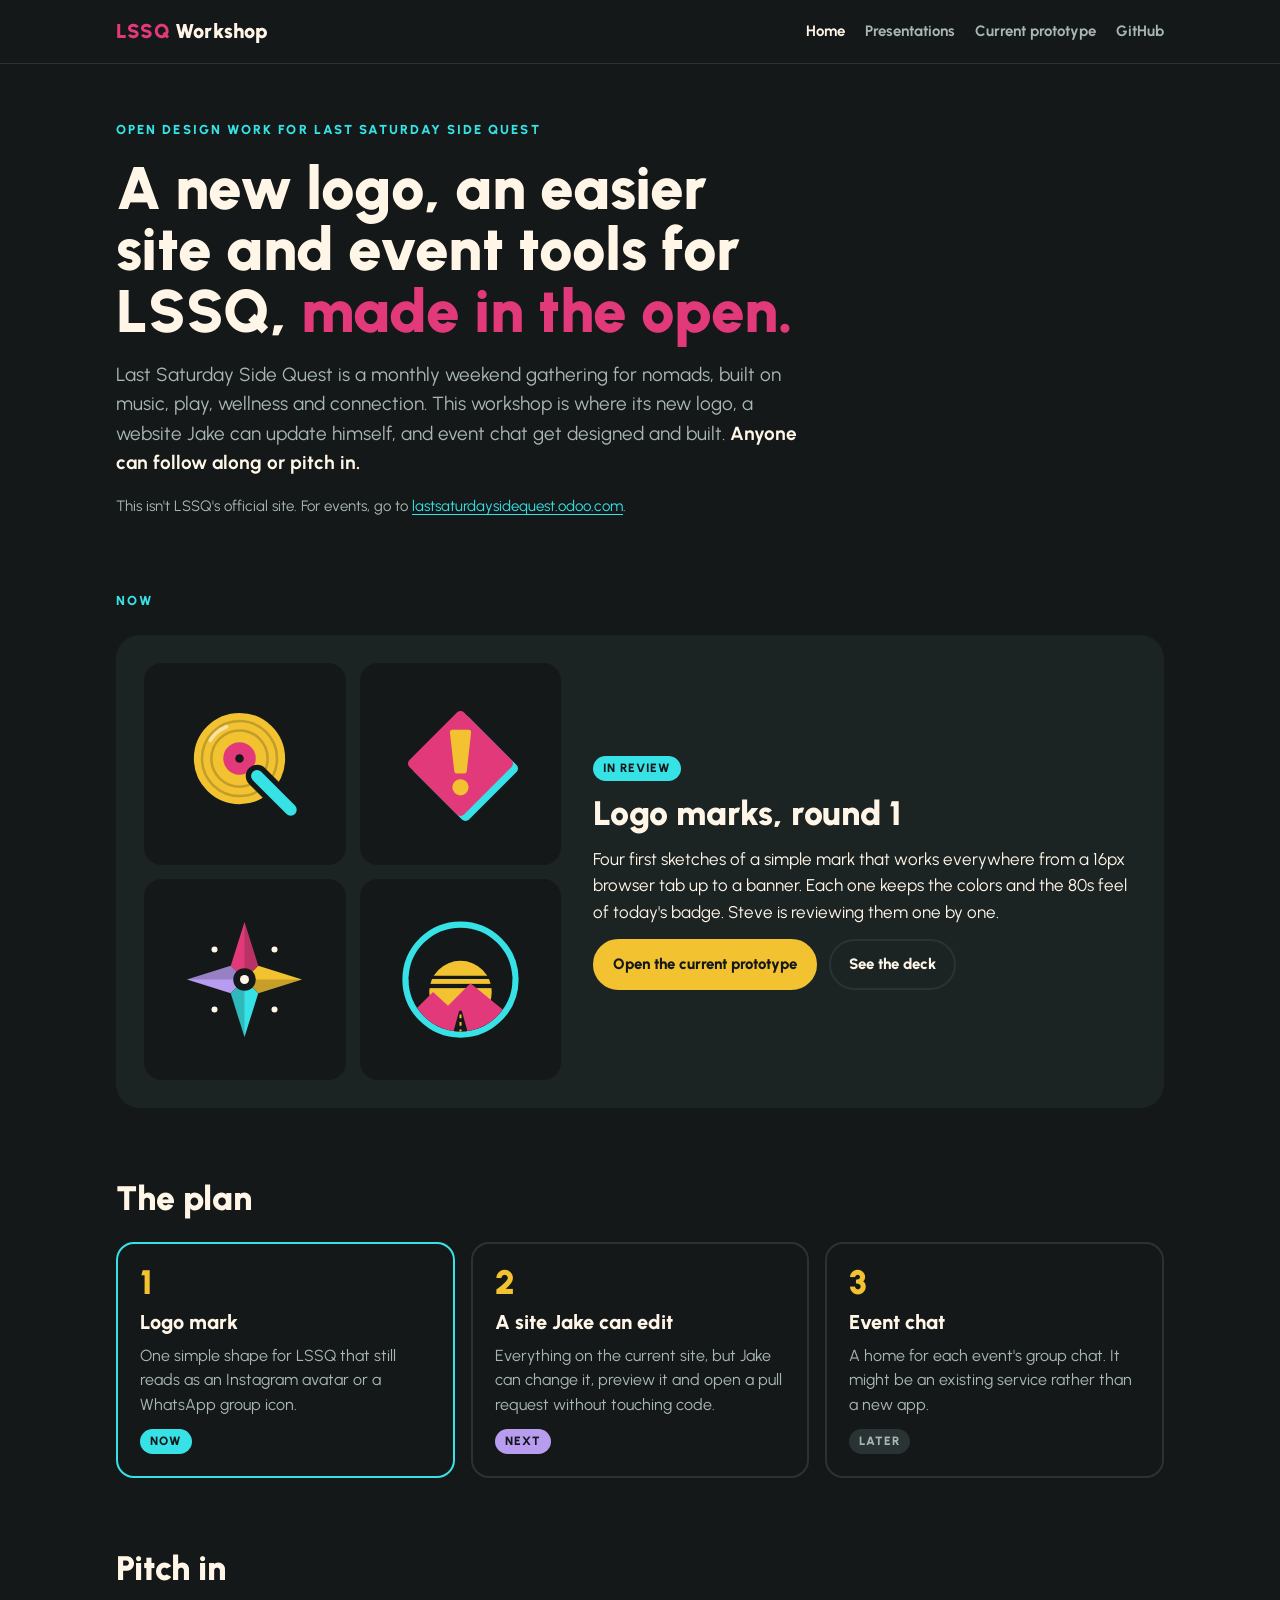
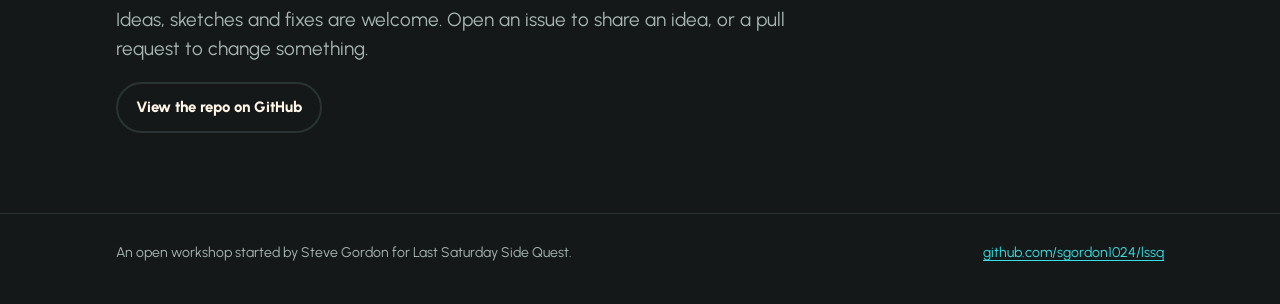
==== index.html @ 8b3d65ab "Add the logo marks review deck and an AGENTS.md handoff The round 1 deck is a self-contained HTML pa" ====
<!doctype html>
<html lang="en">
<head>
<meta charset="utf-8">
<meta name="viewport" content="width=device-width, initial-scale=1, viewport-fit=cover">
<title>LSSQ Workshop</title>
<meta name="description" content="Open design work for Last Saturday Side Quest: a new logo, a site Jake can update himself, and event chat.">
<link rel="preconnect" href="https://fonts.googleapis.com">
<link rel="preconnect" href="https://fonts.gstatic.com" crossorigin>
<link rel="stylesheet" href="https://fonts.googleapis.com/css2?family=Urbanist:wght@400;500;700;800;900&display=swap">
<link rel="stylesheet" href="assets/site.css">
</head>
<body>
<header class="top">
  <div class="top-inner">
    <a class="brand" href="./"><span>LSSQ</span> Workshop</a>
    <ul class="nav">
      <li><a href="./" aria-current="page">Home</a></li>
      <li><a href="presentations/">Presentations</a></li>
      <li><a href="prototypes/logo-marks/">Current prototype</a></li>
      <li><a href="https://github.com/sgordon1024/lssq">GitHub</a></li>
    </ul>
  </div>
</header>

<main class="wrap">
  <section class="intro">
    <p class="kicker">Open design work for Last Saturday Side Quest</p>
    <h1>A new logo, an easier site and event tools for LSSQ, <em>made in the open.</em></h1>
    <p class="lede">Last Saturday Side Quest is a monthly weekend gathering for nomads, built on music, play, wellness and connection. This workshop is where its new logo, a website Jake can update himself, and event chat get designed and built. <b>Anyone can follow along or pitch in.</b></p>
    <p class="note">This isn't LSSQ's official site. For events, go to <a href="https://lastsaturdaysidequest.odoo.com/">lastsaturdaysidequest.odoo.com</a>.</p>
  </section>

  <section class="section" aria-labelledby="now-title">
    <p class="label">Now</p>
    <!-- Keep this card pointed at whatever is being worked on right now. -->
    <div class="current">
      <div class="mark-grid" aria-hidden="true">
        <span><img src="brand/marks/a-record-q.svg" alt=""></span>
        <span><img src="brand/marks/b-quest-marker.svg" alt=""></span>
        <span><img src="brand/marks/c-four-pillars.svg" alt=""></span>
        <span><img src="brand/marks/d-sunset.svg" alt=""></span>
      </div>
      <div class="body">
        <p><span class="pill now">In review</span></p>
        <h2 id="now-title">Logo marks, round 1</h2>
        <p>Four first sketches of a simple mark that works everywhere from a 16px browser tab up to a banner. Each one keeps the colors and the 80s feel of today's badge. Steve is reviewing them one by one.</p>
        <div class="actions">
          <a class="btn primary" href="prototypes/logo-marks/">Open the current prototype</a>
          <a class="btn" href="presentations/2026-11-04-logo-marks/">See the deck</a>
        </div>
      </div>
    </div>
  </section>

  <section class="section" aria-labelledby="plan-title">
    <h2 id="plan-title">The plan</h2>
    <ol class="steps">
      <li class="is-now">
        <span class="step-n">1</span>
        <h3>Logo mark</h3>
        <p>One simple shape for LSSQ that still reads as an Instagram avatar or a WhatsApp group icon.</p>
        <p><span class="pill now">Now</span></p>
      </li>
      <li>
        <span class="step-n">2</span>
        <h3>A site Jake can edit</h3>
        <p>Everything on the current site, but Jake can change it, preview it and open a pull request without touching code.</p>
        <p><span class="pill next">Next</span></p>
      </li>
      <li>
        <span class="step-n">3</span>
        <h3>Event chat</h3>
        <p>A home for each event's group chat. It might be an existing service rather than a new app.</p>
        <p><span class="pill">Later</span></p>
      </li>
    </ol>
  </section>

  <section class="intro" aria-labelledby="join-title">
    <h2 id="join-title">Pitch in</h2>
    <p class="lede">Ideas, sketches and fixes are welcome. Open an issue to share an idea, or a pull request to change something.</p>
    <div class="actions"><a class="btn" href="https://github.com/sgordon1024/lssq">View the repo on GitHub</a></div>
  </section>
</main>

<footer class="foot">
  <div class="foot-inner">
    <p>An open workshop started by Steve Gordon for Last Saturday Side Quest.</p>
    <p><a href="https://github.com/sgordon1024/lssq">github.com/sgordon1024/lssq</a></p>
  </div>
</footer>
</body>
</html>
---- assets/site.css ----
/* LSSQ Workshop. One dark look, using LSSQ's own colors and their site font (Urbanist). */
:root {
  --ink: #141818;
  --ink-2: #1c2323;
  --ink-3: #2a3333;
  --cream: #FFF6E8;
  --muted: #a9b7b4;
  --pink: #E2397A;
  --sun: #F2C230;
  --cyan: #36E2E6;
  --lav: #B79CF0;
  --font: "Urbanist", "Avenir Next", system-ui, sans-serif;
  color-scheme: dark;
}

* { box-sizing: border-box; }
html { -webkit-text-size-adjust: 100%; }
body { margin: 0; background: var(--ink); color: var(--cream); font-family: var(--font); font-size: 17px; line-height: 1.55; }
img { max-width: 100%; display: block; }
a { color: var(--cyan); text-underline-offset: 3px; }
a:focus-visible, .btn:focus-visible { outline: 3px solid var(--sun); outline-offset: 3px; border-radius: 6px; }

/* Top bar */
.top { border-bottom: 1px solid var(--ink-3); }
.top-inner { max-width: 1080px; margin: 0 auto; padding-left: max(16px, env(safe-area-inset-left, 0px)); padding-right: max(16px, env(safe-area-inset-right, 0px)); padding-block: 16px; display: flex; flex-wrap: wrap; align-items: center; justify-content: space-between; gap: 12px 24px; }
.brand { color: var(--cream); text-decoration: none; font-weight: 900; font-size: 20px; letter-spacing: .01em; }
.brand span { color: var(--pink); }
.nav { display: flex; flex-wrap: wrap; gap: 6px 20px; margin: 0; padding: 0; list-style: none; font-size: 15px; font-weight: 700; }
.nav a { color: var(--muted); text-decoration: none; }
.nav a:hover { color: var(--cream); }
.nav a[aria-current="page"] { color: var(--cream); }

/* Page */
.wrap { max-width: 1080px; margin: 0 auto; padding-left: max(16px, env(safe-area-inset-left, 0px)); padding-right: max(16px, env(safe-area-inset-right, 0px)); padding-block: 56px 80px; display: grid; gap: 72px; }
.kicker, .label { margin: 0; font-size: 13px; font-weight: 800; letter-spacing: .16em; text-transform: uppercase; color: var(--cyan); }
h1 { margin: 0; font-weight: 900; font-size: clamp(36px, 6vw, 60px); line-height: 1.02; text-wrap: balance; }
h1 em { font-style: normal; color: var(--pink); }
h2 { margin: 0; font-weight: 900; font-size: clamp(26px, 3.4vw, 34px); line-height: 1.1; text-wrap: balance; }
h3 { margin: 0; font-weight: 800; font-size: 20px; line-height: 1.2; }
p { margin: 0; }
.lede { font-size: 19px; color: var(--muted); max-width: 64ch; }
.lede b { color: var(--cream); font-weight: 700; }
.note { font-size: 15px; color: var(--muted); }
.intro { display: grid; gap: 18px; max-width: 72ch; }
.section { display: grid; gap: 24px; }

/* Buttons */
.actions { display: flex; flex-wrap: wrap; gap: 12px; }
.btn { display: inline-flex; align-items: center; gap: 8px; padding: 12px 18px; border-radius: 999px; font-weight: 800; font-size: 15px; text-decoration: none; color: var(--cream); border: 2px solid var(--ink-3); }
.btn:hover { border-color: var(--muted); }
.btn.primary { background: var(--sun); border-color: var(--sun); color: var(--ink); }
.btn.primary:hover { background: #ffd34d; border-color: #ffd34d; }

/* Status pills */
.pill { display: inline-block; padding: 3px 10px; border-radius: 999px; font-size: 12px; font-weight: 800; letter-spacing: .08em; text-transform: uppercase; background: var(--ink-3); color: var(--muted); }
.pill.now { background: var(--cyan); color: var(--ink); }
.pill.next { background: var(--lav); color: var(--ink); }

/* Current work card */
.current { display: grid; grid-template-columns: minmax(0, 1fr) minmax(0, 1.3fr); gap: 32px; align-items: center; padding: 28px; border-radius: 24px; background: var(--ink-2); }
.current .body { display: grid; gap: 14px; min-width: 0; }
.mark-grid { display: grid; grid-template-columns: repeat(2, minmax(0, 1fr)); gap: 14px; }
.mark-grid span { aspect-ratio: 1; border-radius: 18px; background: var(--ink); display: grid; place-items: center; }
.mark-grid img { width: 62%; height: auto; }

/* The plan */
.steps { display: grid; grid-template-columns: repeat(3, minmax(0, 1fr)); gap: 16px; margin: 0; padding: 0; list-style: none; }
.steps li { display: grid; align-content: start; gap: 10px; padding: 22px; border-radius: 18px; border: 2px solid var(--ink-3); }
.steps li.is-now { border-color: var(--cyan); }
.step-n { font-weight: 900; font-size: 34px; line-height: 1; color: var(--sun); }
.steps p { color: var(--muted); font-size: 16px; }

/* Presentations */
.decks { display: grid; gap: 20px; margin: 0; padding: 0; list-style: none; }
.deck { display: grid; grid-template-columns: 220px minmax(0, 1fr); gap: 28px; align-items: center; padding: 22px; border-radius: 22px; background: var(--ink-2); }
.deck .body { display: grid; gap: 12px; min-width: 0; }
.deck .meta { font-size: 14px; color: var(--muted); font-variant-numeric: tabular-nums; }
.deck .mark-grid { gap: 8px; }
.deck .mark-grid span { border-radius: 12px; }

/* Footer */
.foot { border-top: 1px solid var(--ink-3); }
.foot-inner { max-width: 1080px; margin: 0 auto; padding-left: max(16px, env(safe-area-inset-left, 0px)); padding-right: max(16px, env(safe-area-inset-right, 0px)); padding-block: 28px 40px; display: flex; flex-wrap: wrap; justify-content: space-between; gap: 12px 24px; font-size: 14px; color: var(--muted); }

@media (max-width: 800px) {
  .current, .deck { grid-template-columns: 1fr; }
  .current .mark-grid, .deck .mark-grid { max-width: 280px; }
  .steps { grid-template-columns: 1fr; }
}
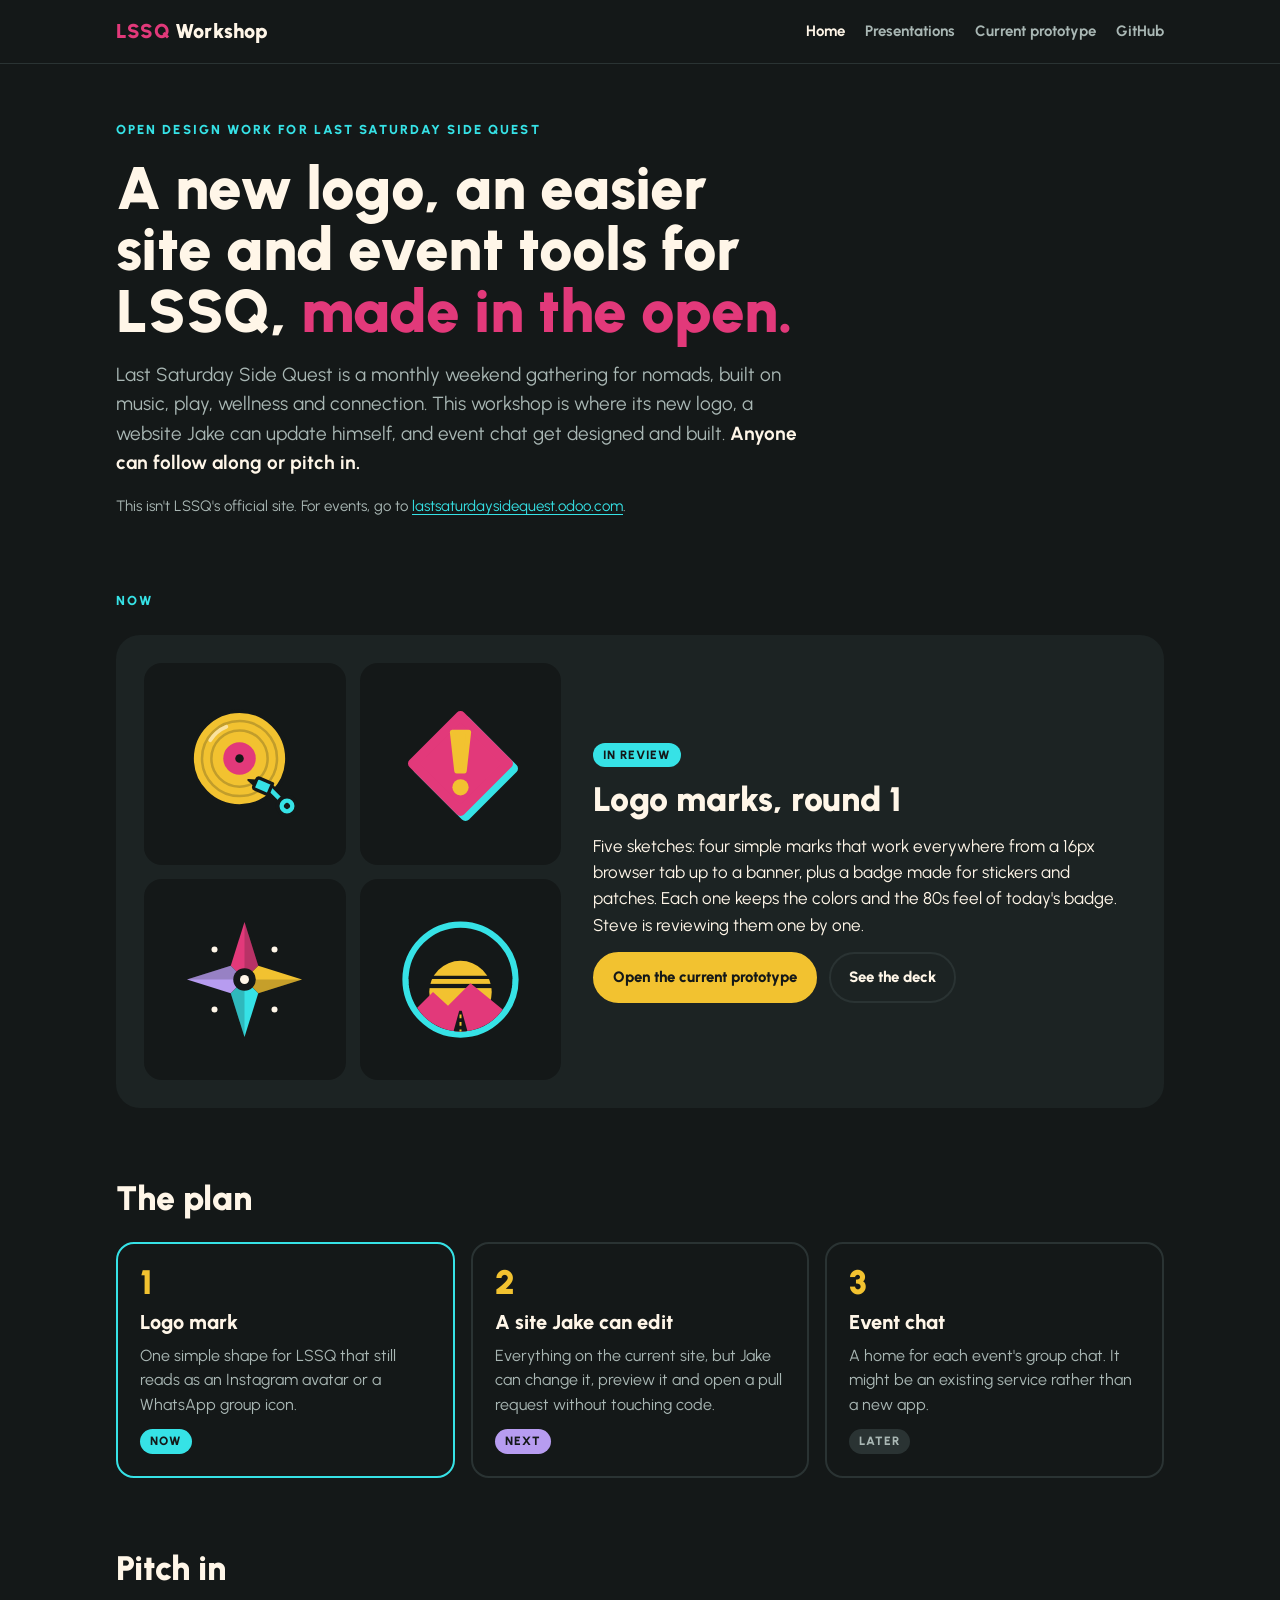
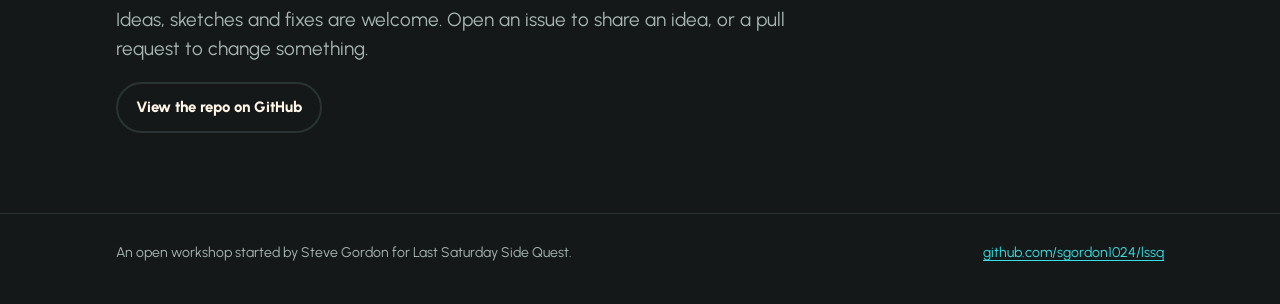
==== commit ef0c5e9f: "Refine marks A and D and add E, a sticker and patch badge A's tonearm is smaller and drawn as an arm" ====
--- a/index.html
+++ b/index.html
@@ -44,7 +44,7 @@
       <div class="body">
         <p><span class="pill now">In review</span></p>
         <h2 id="now-title">Logo marks, round 1</h2>
-        <p>Four first sketches of a simple mark that works everywhere from a 16px browser tab up to a banner. Each one keeps the colors and the 80s feel of today's badge. Steve is reviewing them one by one.</p>
+        <p>Five sketches: four simple marks that work everywhere from a 16px browser tab up to a banner, plus a badge made for stickers and patches. Each one keeps the colors and the 80s feel of today's badge. Steve is reviewing them one by one.</p>
         <div class="actions">
           <a class="btn primary" href="prototypes/logo-marks/">Open the current prototype</a>
           <a class="btn" href="presentations/2026-11-04-logo-marks/">See the deck</a>
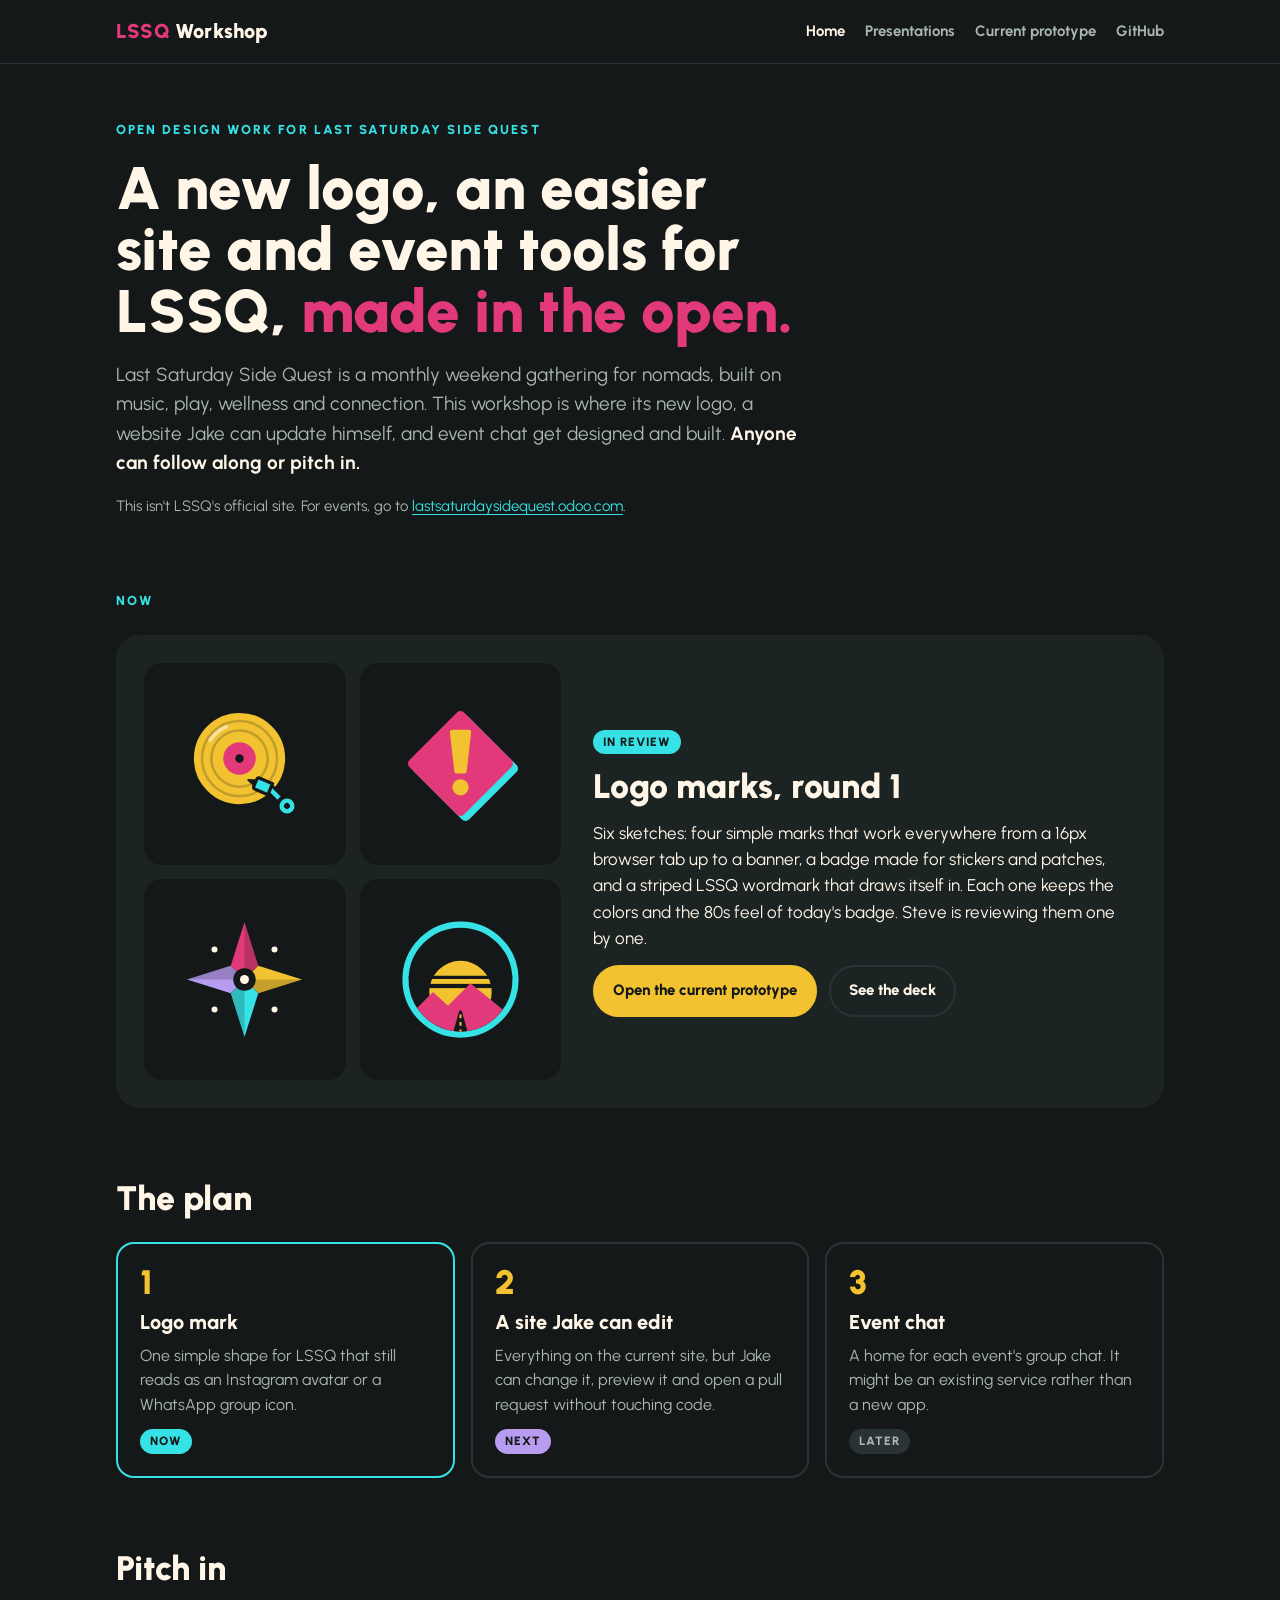
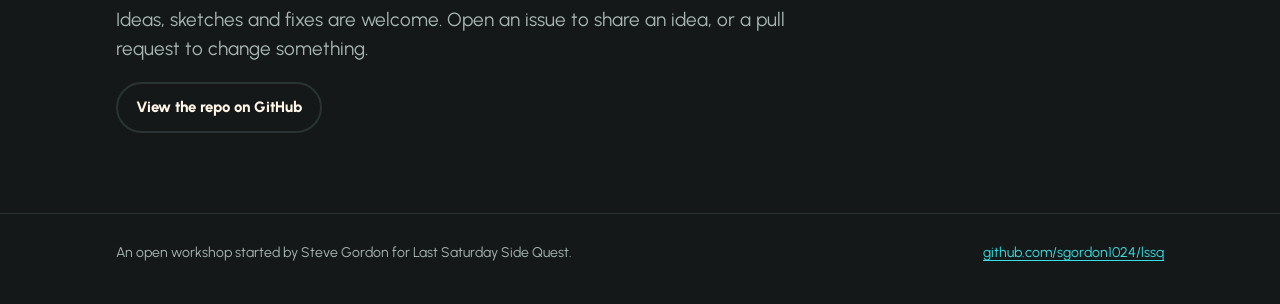
==== commit b04a74cf: "Add mark F, LSSQ in one set of retro stripes The letters are generated from center lines so the four" ====
--- a/index.html
+++ b/index.html
@@ -44,7 +44,7 @@
       <div class="body">
         <p><span class="pill now">In review</span></p>
         <h2 id="now-title">Logo marks, round 1</h2>
-        <p>Five sketches: four simple marks that work everywhere from a 16px browser tab up to a banner, plus a badge made for stickers and patches. Each one keeps the colors and the 80s feel of today's badge. Steve is reviewing them one by one.</p>
+        <p>Six sketches: four simple marks that work everywhere from a 16px browser tab up to a banner, a badge made for stickers and patches, and a striped LSSQ wordmark that draws itself in. Each one keeps the colors and the 80s feel of today's badge. Steve is reviewing them one by one.</p>
         <div class="actions">
           <a class="btn primary" href="prototypes/logo-marks/">Open the current prototype</a>
           <a class="btn" href="presentations/2026-11-04-logo-marks/">See the deck</a>
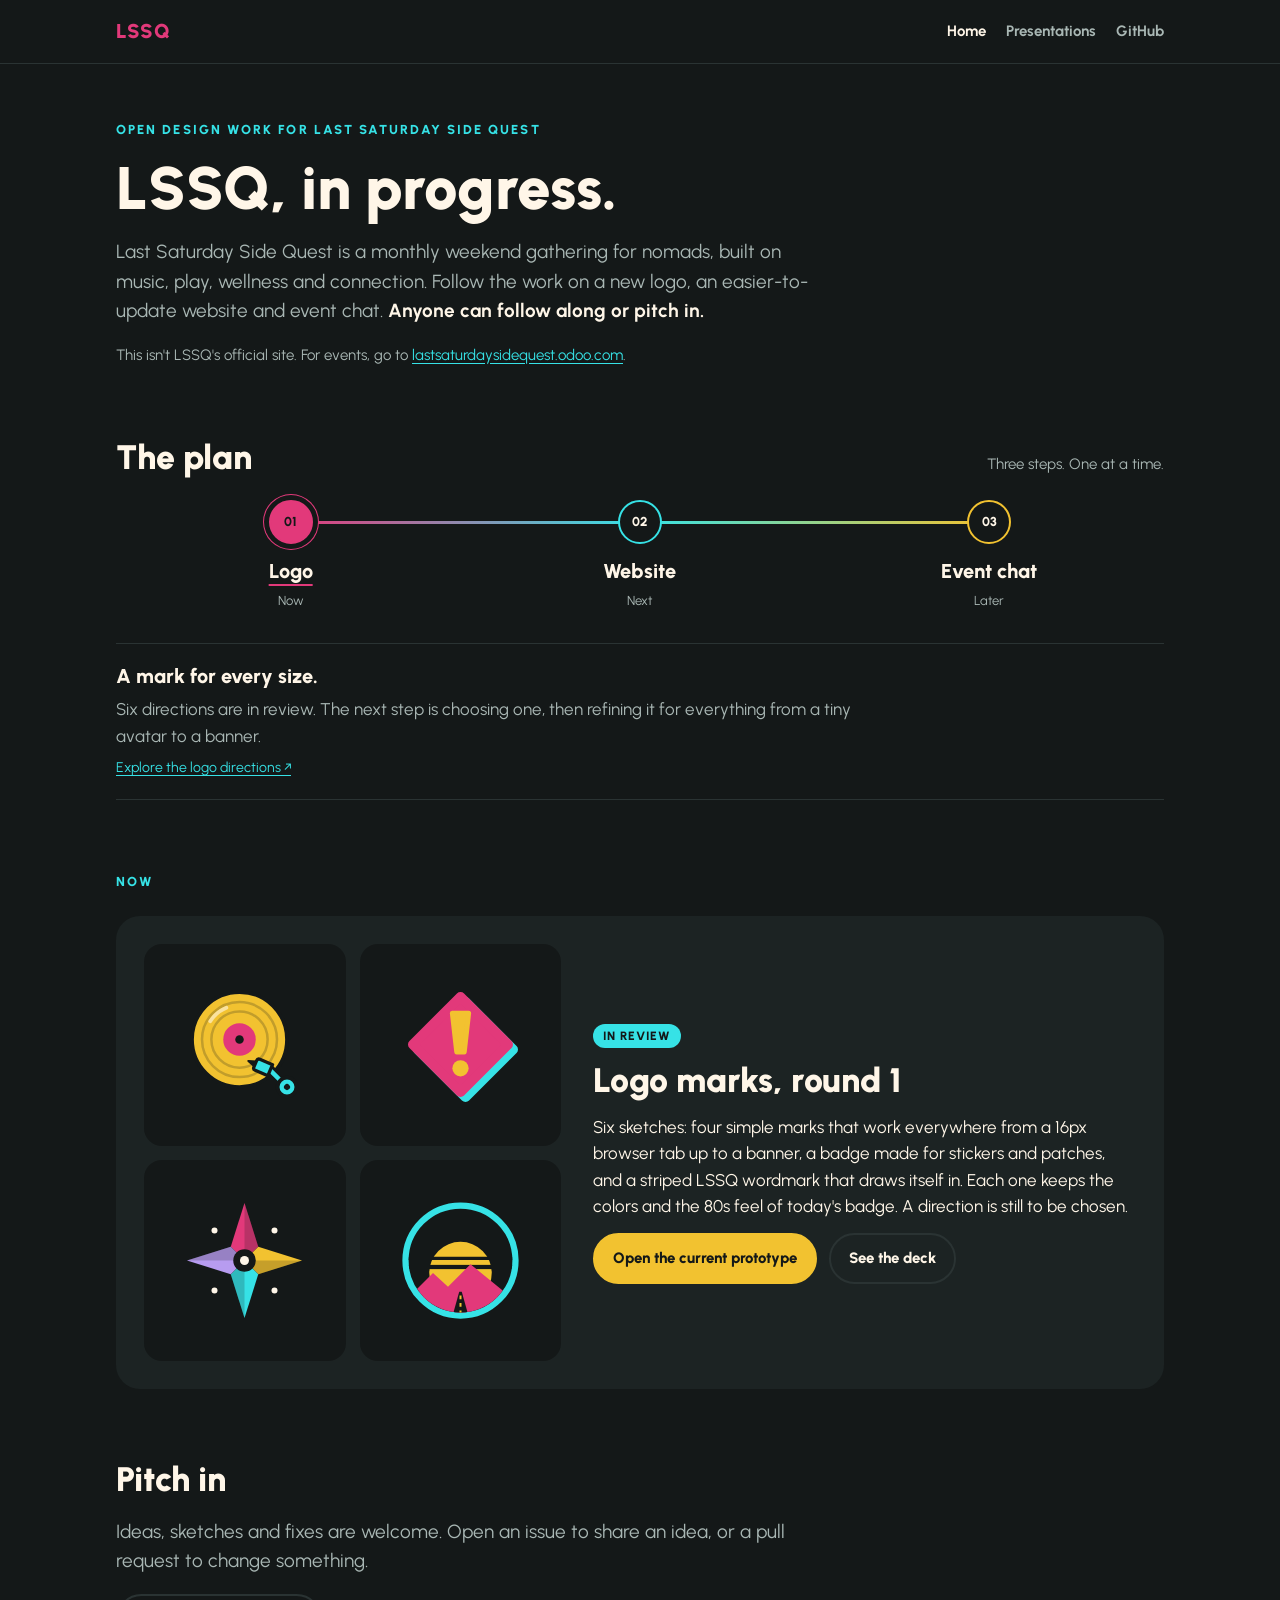
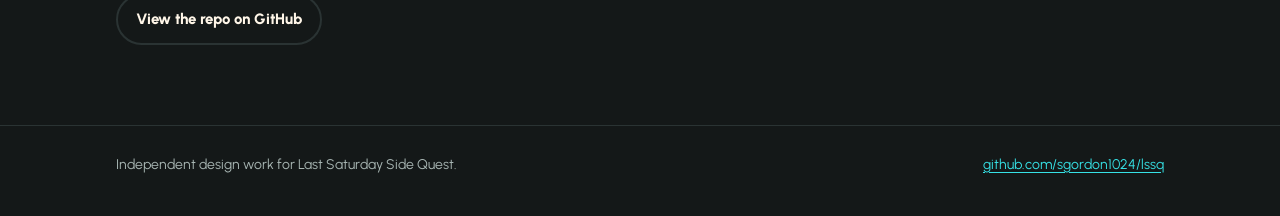
==== commit 0ebed2d5: "Simplify homepage and add interactive project timeline" ====
--- a/index.html
+++ b/index.html
@@ -3,8 +3,8 @@
 <head>
 <meta charset="utf-8">
 <meta name="viewport" content="width=device-width, initial-scale=1, viewport-fit=cover">
-<title>LSSQ Workshop</title>
-<meta name="description" content="Open design work for Last Saturday Side Quest: a new logo, a site Jake can update himself, and event chat.">
+<title>LSSQ | Design in progress</title>
+<meta name="description" content="Open design work for Last Saturday Side Quest: a new logo, an easier-to-update website, and event chat.">
 <link rel="preconnect" href="https://fonts.googleapis.com">
 <link rel="preconnect" href="https://fonts.gstatic.com" crossorigin>
 <link rel="stylesheet" href="https://fonts.googleapis.com/css2?family=Urbanist:wght@400;500;700;800;900&display=swap">
@@ -13,11 +13,10 @@
 <body>
 <header class="top">
   <div class="top-inner">
-    <a class="brand" href="./"><span>LSSQ</span> Workshop</a>
+    <a class="brand" href="./"><span>LSSQ</span></a>
     <ul class="nav">
       <li><a href="./" aria-current="page">Home</a></li>
       <li><a href="presentations/">Presentations</a></li>
-      <li><a href="prototypes/logo-marks/">Current prototype</a></li>
       <li><a href="https://github.com/sgordon1024/lssq">GitHub</a></li>
     </ul>
   </div>
@@ -26,9 +25,23 @@
 <main class="wrap">
   <section class="intro">
     <p class="kicker">Open design work for Last Saturday Side Quest</p>
-    <h1>A new logo, an easier site and event tools for LSSQ, <em>made in the open.</em></h1>
-    <p class="lede">Last Saturday Side Quest is a monthly weekend gathering for nomads, built on music, play, wellness and connection. This workshop is where its new logo, a website Jake can update himself, and event chat get designed and built. <b>Anyone can follow along or pitch in.</b></p>
+    <h1>LSSQ, in progress.</h1>
+    <p class="lede">Last Saturday Side Quest is a monthly weekend gathering for nomads, built on music, play, wellness and connection. Follow the work on a new logo, an easier-to-update website and event chat. <b>Anyone can follow along or pitch in.</b></p>
     <p class="note">This isn't LSSQ's official site. For events, go to <a href="https://lastsaturdaysidequest.odoo.com/">lastsaturdaysidequest.odoo.com</a>.</p>
+  </section>
+
+  <section class="timeline section" aria-labelledby="plan-title">
+    <div class="timeline-heading"><h2 id="plan-title">The plan</h2><p class="note">Three steps. One at a time.</p></div>
+    <div class="timeline-stops" aria-label="Project stages">
+      <button class="timeline-stop" id="stage-logo" type="button" aria-controls="detail-logo"><span class="stop-dot" aria-hidden="true">01</span><span class="stop-name">Logo</span><span class="stop-status">Now</span></button>
+      <button class="timeline-stop" id="stage-website" type="button" aria-controls="detail-website"><span class="stop-dot" aria-hidden="true">02</span><span class="stop-name">Website</span><span class="stop-status">Next</span></button>
+      <button class="timeline-stop" id="stage-chat" type="button" aria-controls="detail-chat"><span class="stop-dot" aria-hidden="true">03</span><span class="stop-name">Event chat</span><span class="stop-status">Later</span></button>
+    </div>
+    <div class="timeline-details">
+      <div class="timeline-detail" id="detail-logo" aria-labelledby="stage-logo"><h3>A mark for every size.</h3><p>Six directions are in review. The next step is choosing one, then refining it for everything from a tiny avatar to a banner.</p><a href="presentations/2026-11-04-logo-marks/">Explore the logo directions <span aria-hidden="true">↗</span></a></div>
+      <div class="timeline-detail" id="detail-website" aria-labelledby="stage-website"><h3>Easy to keep up to date.</h3><p>A simpler way to update events and site content, with a preview before publishing. The editing approach will be explored after the logo.</p><span class="detail-note">Up next · Not started</span></div>
+      <div class="timeline-detail" id="detail-chat" aria-labelledby="stage-chat"><h3>Keep each event connected.</h3><p>A home for each event's group chat. First, compare existing services and find what fits the community.</p><span class="detail-note">Further ahead · Not started</span></div>
+    </div>
   </section>
 
   <section class="section" aria-labelledby="now-title">
@@ -44,37 +57,13 @@
       <div class="body">
         <p><span class="pill now">In review</span></p>
         <h2 id="now-title">Logo marks, round 1</h2>
-        <p>Six sketches: four simple marks that work everywhere from a 16px browser tab up to a banner, a badge made for stickers and patches, and a striped LSSQ wordmark that draws itself in. Each one keeps the colors and the 80s feel of today's badge. Steve is reviewing them one by one.</p>
+        <p>Six sketches: four simple marks that work everywhere from a 16px browser tab up to a banner, a badge made for stickers and patches, and a striped LSSQ wordmark that draws itself in. Each one keeps the colors and the 80s feel of today's badge. A direction is still to be chosen.</p>
         <div class="actions">
           <a class="btn primary" href="prototypes/logo-marks/">Open the current prototype</a>
           <a class="btn" href="presentations/2026-11-04-logo-marks/">See the deck</a>
         </div>
       </div>
     </div>
-  </section>
-
-  <section class="section" aria-labelledby="plan-title">
-    <h2 id="plan-title">The plan</h2>
-    <ol class="steps">
-      <li class="is-now">
-        <span class="step-n">1</span>
-        <h3>Logo mark</h3>
-        <p>One simple shape for LSSQ that still reads as an Instagram avatar or a WhatsApp group icon.</p>
-        <p><span class="pill now">Now</span></p>
-      </li>
-      <li>
-        <span class="step-n">2</span>
-        <h3>A site Jake can edit</h3>
-        <p>Everything on the current site, but Jake can change it, preview it and open a pull request without touching code.</p>
-        <p><span class="pill next">Next</span></p>
-      </li>
-      <li>
-        <span class="step-n">3</span>
-        <h3>Event chat</h3>
-        <p>A home for each event's group chat. It might be an existing service rather than a new app.</p>
-        <p><span class="pill">Later</span></p>
-      </li>
-    </ol>
   </section>
 
   <section class="intro" aria-labelledby="join-title">
@@ -86,9 +75,10 @@
 
 <footer class="foot">
   <div class="foot-inner">
-    <p>An open workshop started by Steve Gordon for Last Saturday Side Quest.</p>
+    <p>Independent design work for Last Saturday Side Quest.</p>
     <p><a href="https://github.com/sgordon1024/lssq">github.com/sgordon1024/lssq</a></p>
   </div>
 </footer>
+<script src="assets/timeline.js" defer></script>
 </body>
 </html>
--- a/assets/site.css
+++ b/assets/site.css
@@ -63,12 +63,29 @@
 .mark-grid span { aspect-ratio: 1; border-radius: 18px; background: var(--ink); display: grid; place-items: center; }
 .mark-grid img { width: 62%; height: auto; }
 
-/* The plan */
-.steps { display: grid; grid-template-columns: repeat(3, minmax(0, 1fr)); gap: 16px; margin: 0; padding: 0; list-style: none; }
-.steps li { display: grid; align-content: start; gap: 10px; padding: 22px; border-radius: 18px; border: 2px solid var(--ink-3); }
-.steps li.is-now { border-color: var(--cyan); }
-.step-n { font-weight: 900; font-size: 34px; line-height: 1; color: var(--sun); }
-.steps p { color: var(--muted); font-size: 16px; }
+/* The plan: progressive enhancement keeps all details readable without JS. */
+.timeline { gap: 20px; }
+.timeline-heading { display: flex; align-items: baseline; justify-content: space-between; gap: 12px; flex-wrap: wrap; }
+.timeline-stops { position: relative; display: grid; grid-template-columns: repeat(3, minmax(0, 1fr)); }
+.timeline-stops::before { content: ""; position: absolute; top: 25px; left: 16.666%; right: 16.666%; height: 3px; background: linear-gradient(90deg, var(--pink), var(--cyan), var(--sun)); }
+.timeline-stop { --stop-color: var(--pink); position: relative; display: grid; justify-items: center; gap: 4px; padding: 4px 8px 12px; background: transparent; border: 0; border-radius: 12px; color: var(--cream); font: inherit; cursor: pointer; }
+.timeline-stop:nth-child(2) { --stop-color: var(--cyan); }
+.timeline-stop:nth-child(3) { --stop-color: var(--sun); }
+.stop-dot { display: grid; place-items: center; width: 44px; height: 44px; margin-bottom: 8px; border: 2px solid var(--stop-color); border-radius: 50%; background: var(--ink); font-size: 13px; font-weight: 800; transition: background .2s, color .2s, box-shadow .2s; }
+.stop-name { font-size: 20px; font-weight: 800; }
+.stop-status { color: var(--muted); font-size: 13px; }
+.timeline-stop[aria-selected="true"] .stop-dot { background: var(--stop-color); color: var(--ink); box-shadow: 0 0 0 5px var(--ink), 0 0 0 6px var(--stop-color); }
+.timeline-stop[aria-selected="true"] .stop-name { text-decoration: underline; text-decoration-color: var(--stop-color); text-underline-offset: 6px; }
+.timeline-stop:hover .stop-dot { box-shadow: 0 0 0 5px var(--ink), 0 0 0 6px var(--stop-color); }
+.timeline-stop:focus-visible, .timeline-detail:focus-visible { outline: 3px solid var(--cream); outline-offset: 3px; }
+.timeline-details { border-block: 1px solid var(--ink-3); }
+.timeline-detail { padding: 20px 0; display: grid; gap: 8px; max-width: 76ch; }
+.timeline-detail[hidden] { display: none; }
+.timeline-detail p { color: var(--muted); }
+.timeline-detail a, .detail-note { font-size: 14px; }
+.detail-note { color: var(--muted); }
+@media (prefers-reduced-motion: reduce) { .stop-dot { transition: none; } }
+@media (max-width: 480px) { .stop-name { font-size: 17px; } .timeline-heading .note { font-size: 14px; } }
 
 /* Presentations */
 .decks { display: grid; gap: 20px; margin: 0; padding: 0; list-style: none; }
@@ -85,5 +102,4 @@
 @media (max-width: 800px) {
   .current, .deck { grid-template-columns: 1fr; }
   .current .mark-grid, .deck .mark-grid { max-width: 280px; }
-  .steps { grid-template-columns: 1fr; }
 }
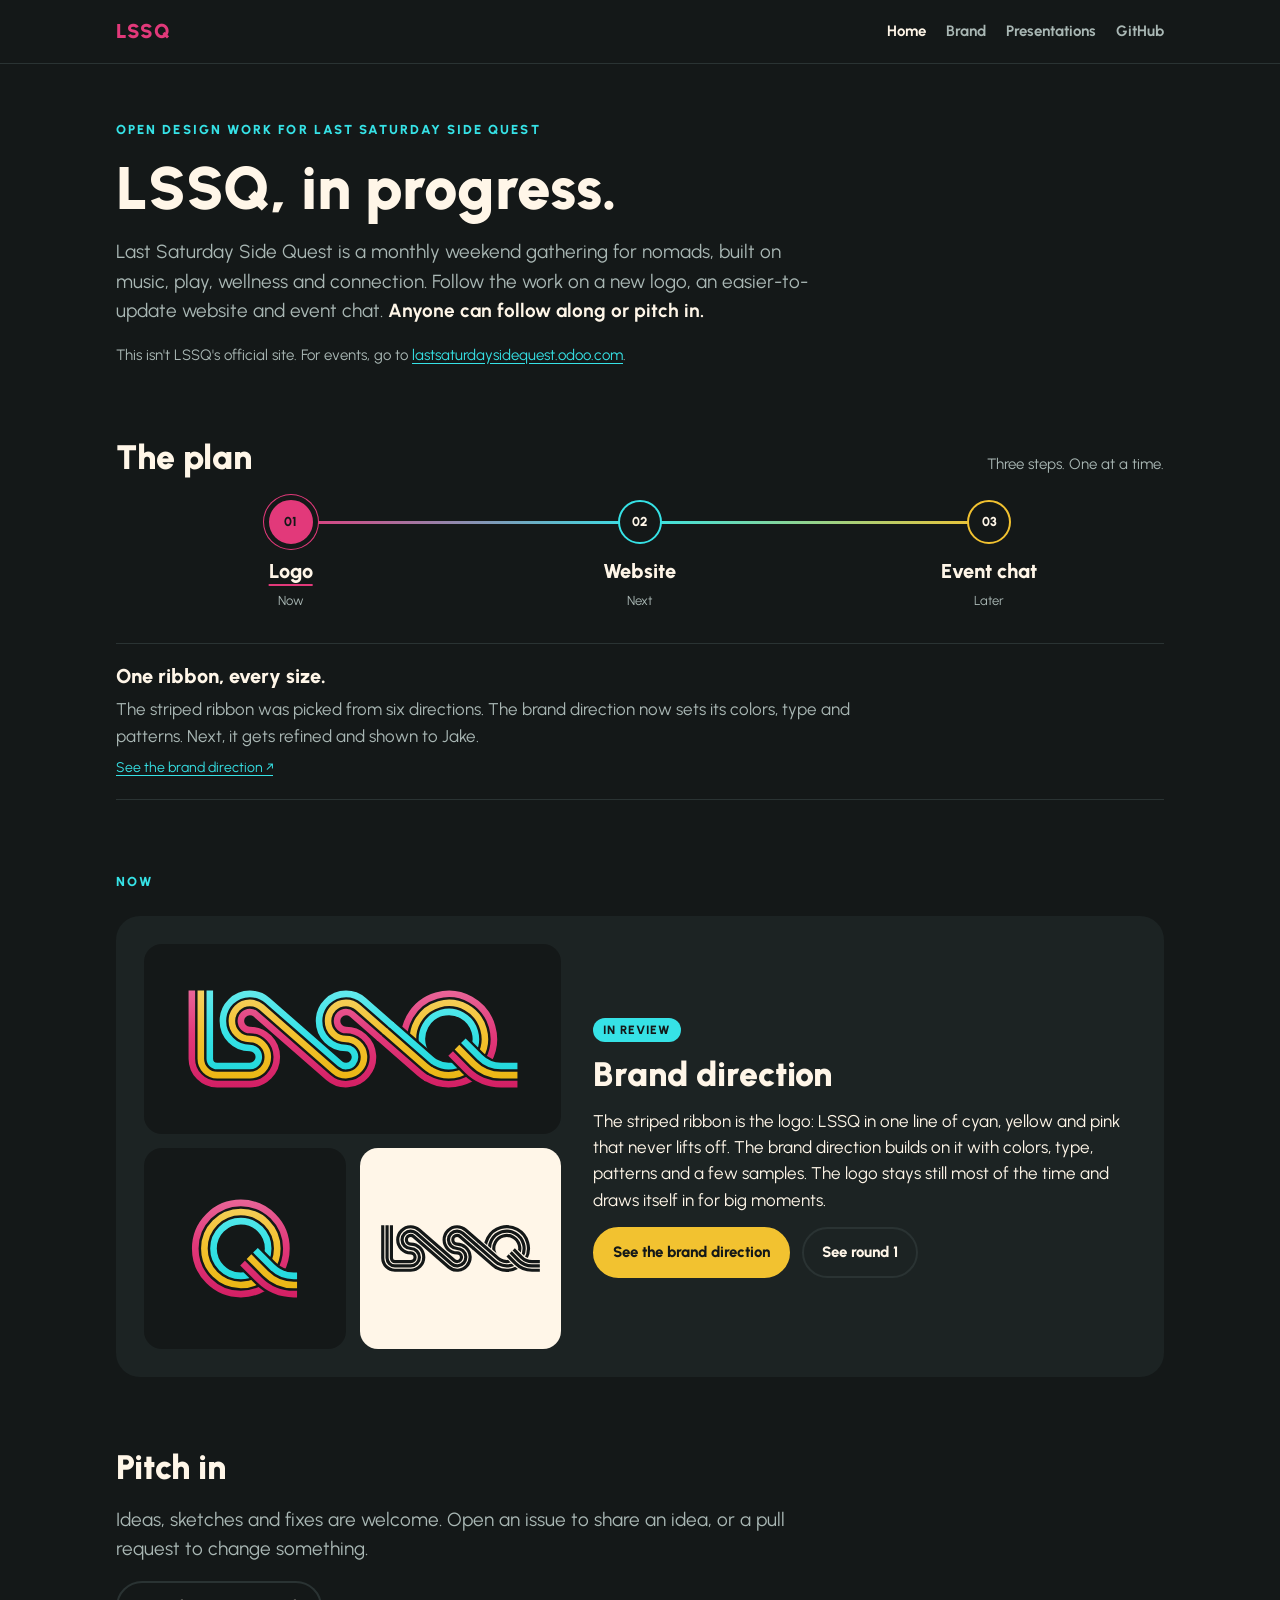
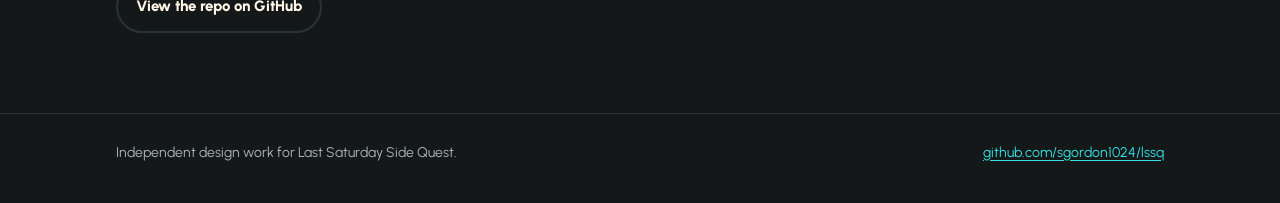
==== commit a6396632: "Add the brand direction page, built on the striped ribbon (F) Steve picked mark F. The new brand pag" ====
--- a/index.html
+++ b/index.html
@@ -5,6 +5,7 @@
 <meta name="viewport" content="width=device-width, initial-scale=1, viewport-fit=cover">
 <title>LSSQ | Design in progress</title>
 <meta name="description" content="Open design work for Last Saturday Side Quest: a new logo, an easier-to-update website, and event chat.">
+<link rel="icon" href="brand/marks/f-q.svg" type="image/svg+xml">
 <link rel="preconnect" href="https://fonts.googleapis.com">
 <link rel="preconnect" href="https://fonts.gstatic.com" crossorigin>
 <link rel="stylesheet" href="https://fonts.googleapis.com/css2?family=Urbanist:wght@400;500;700;800;900&display=swap">
@@ -16,6 +17,7 @@
     <a class="brand" href="./"><span>LSSQ</span></a>
     <ul class="nav">
       <li><a href="./" aria-current="page">Home</a></li>
+      <li><a href="brand/">Brand</a></li>
       <li><a href="presentations/">Presentations</a></li>
       <li><a href="https://github.com/sgordon1024/lssq">GitHub</a></li>
     </ul>
@@ -38,7 +40,7 @@
       <button class="timeline-stop" id="stage-chat" type="button" aria-controls="detail-chat"><span class="stop-dot" aria-hidden="true">03</span><span class="stop-name">Event chat</span><span class="stop-status">Later</span></button>
     </div>
     <div class="timeline-details">
-      <div class="timeline-detail" id="detail-logo" aria-labelledby="stage-logo"><h3>A mark for every size.</h3><p>Six directions are in review. The next step is choosing one, then refining it for everything from a tiny avatar to a banner.</p><a href="presentations/2026-11-04-logo-marks/">Explore the logo directions <span aria-hidden="true">↗</span></a></div>
+      <div class="timeline-detail" id="detail-logo" aria-labelledby="stage-logo"><h3>One ribbon, every size.</h3><p>The striped ribbon was picked from six directions. The brand direction now sets its colors, type and patterns. Next, it gets refined and shown to Jake.</p><a href="brand/">See the brand direction <span aria-hidden="true">↗</span></a></div>
       <div class="timeline-detail" id="detail-website" aria-labelledby="stage-website"><h3>Easy to keep up to date.</h3><p>A simpler way to update events and site content, with a preview before publishing. The editing approach will be explored after the logo.</p><span class="detail-note">Up next · Not started</span></div>
       <div class="timeline-detail" id="detail-chat" aria-labelledby="stage-chat"><h3>Keep each event connected.</h3><p>A home for each event's group chat. First, compare existing services and find what fits the community.</p><span class="detail-note">Further ahead · Not started</span></div>
     </div>
@@ -49,18 +51,17 @@
     <!-- Keep this card pointed at whatever is being worked on right now. -->
     <div class="current">
       <div class="mark-grid" aria-hidden="true">
-        <span><img src="brand/marks/a-record-q.svg" alt=""></span>
-        <span><img src="brand/marks/b-quest-marker.svg" alt=""></span>
-        <span><img src="brand/marks/c-four-pillars.svg" alt=""></span>
-        <span><img src="brand/marks/d-sunset.svg" alt=""></span>
+        <span class="wide"><img src="brand/marks/f-stripes.svg" alt=""></span>
+        <span><img src="brand/marks/f-q.svg" alt=""></span>
+        <span class="cream"><img src="brand/marks/f-stripes-mono.svg" alt=""></span>
       </div>
       <div class="body">
         <p><span class="pill now">In review</span></p>
-        <h2 id="now-title">Logo marks, round 1</h2>
-        <p>Six sketches: four simple marks that work everywhere from a 16px browser tab up to a banner, a badge made for stickers and patches, and a striped LSSQ wordmark that draws itself in. Each one keeps the colors and the 80s feel of today's badge. A direction is still to be chosen.</p>
+        <h2 id="now-title">Brand direction</h2>
+        <p>The striped ribbon is the logo: LSSQ in one line of cyan, yellow and pink that never lifts off. The brand direction builds on it with colors, type, patterns and a few samples. The logo stays still most of the time and draws itself in for big moments.</p>
         <div class="actions">
-          <a class="btn primary" href="prototypes/logo-marks/">Open the current prototype</a>
-          <a class="btn" href="presentations/2026-11-04-logo-marks/">See the deck</a>
+          <a class="btn primary" href="brand/">See the brand direction</a>
+          <a class="btn" href="presentations/2026-11-04-logo-marks/">See round 1</a>
         </div>
       </div>
     </div>
--- a/assets/site.css
+++ b/assets/site.css
@@ -62,6 +62,9 @@
 .mark-grid { display: grid; grid-template-columns: repeat(2, minmax(0, 1fr)); gap: 14px; }
 .mark-grid span { aspect-ratio: 1; border-radius: 18px; background: var(--ink); display: grid; place-items: center; }
 .mark-grid img { width: 62%; height: auto; }
+.mark-grid .wide { grid-column: span 2; aspect-ratio: auto; padding: 40px 0; }
+.mark-grid .wide img, .mark-grid .cream img { width: 82%; }
+.mark-grid .cream { background: var(--cream); }
 
 /* The plan: progressive enhancement keeps all details readable without JS. */
 .timeline { gap: 20px; }
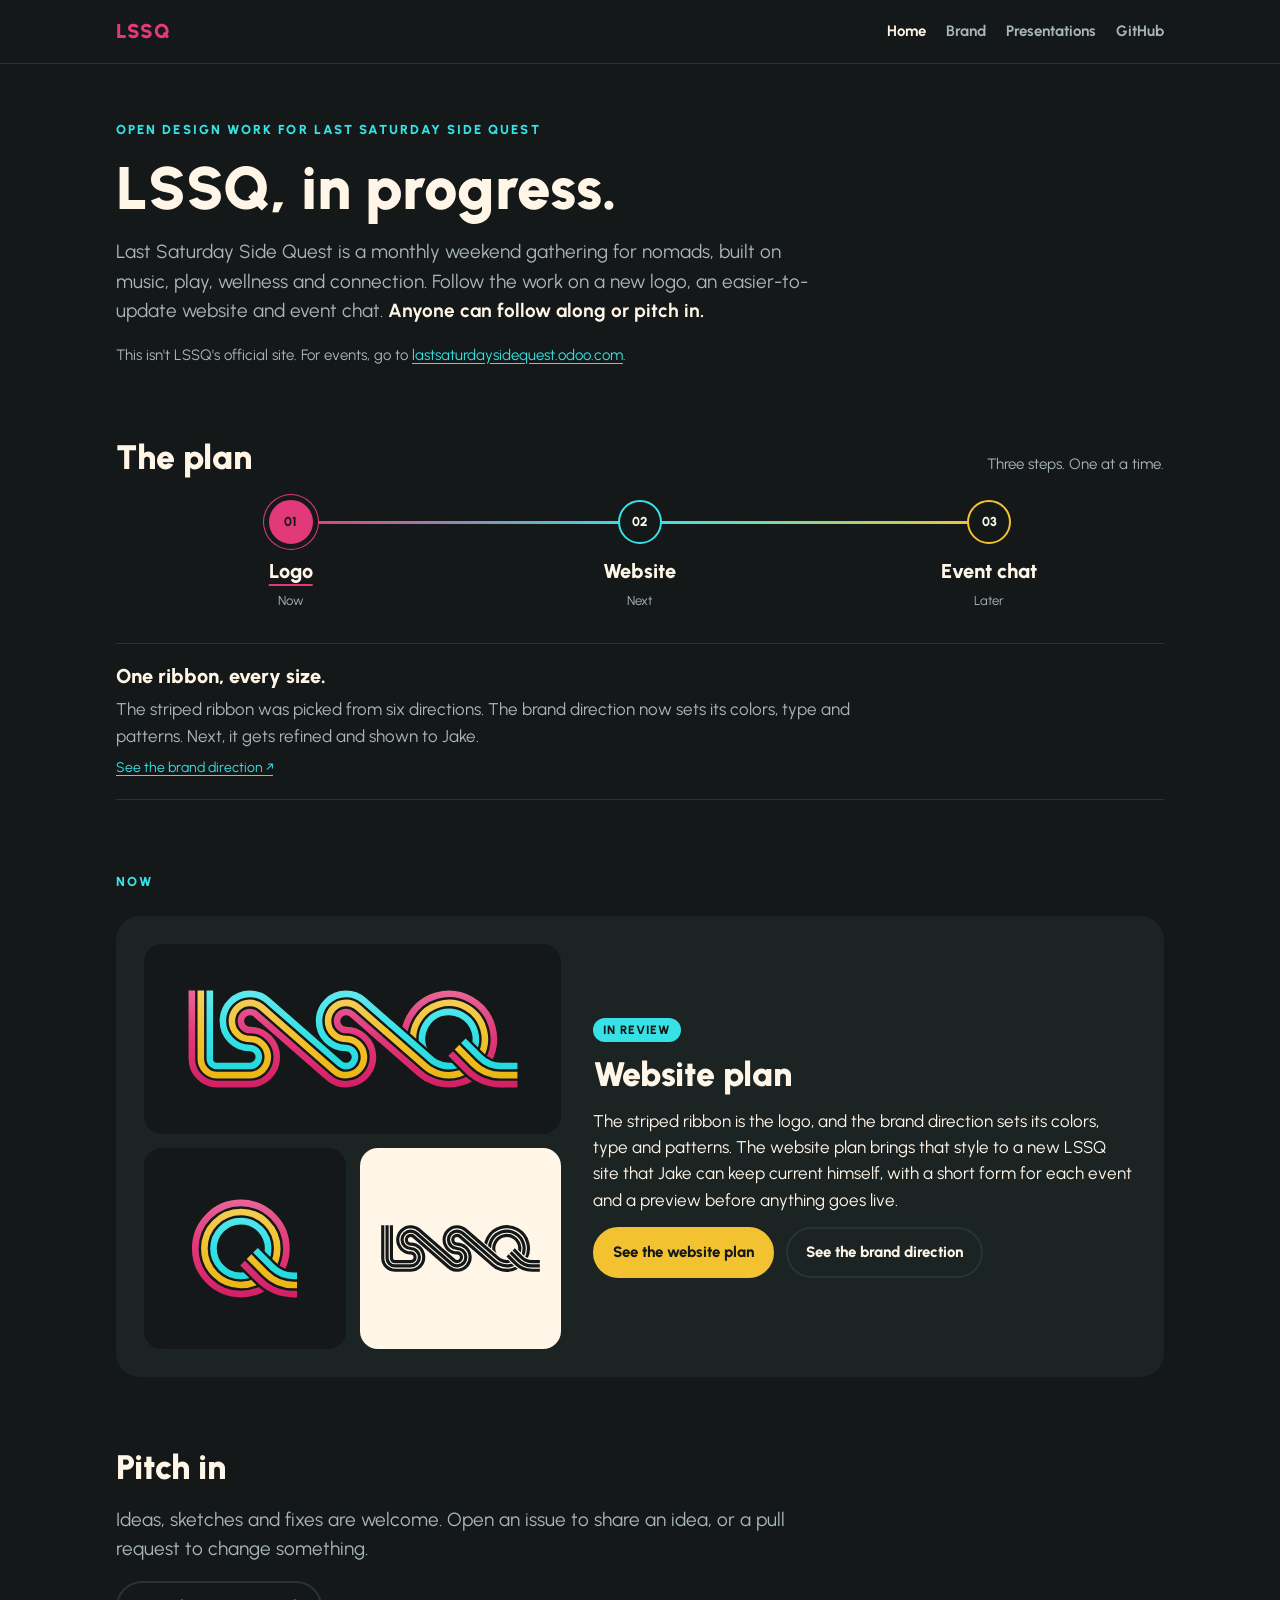
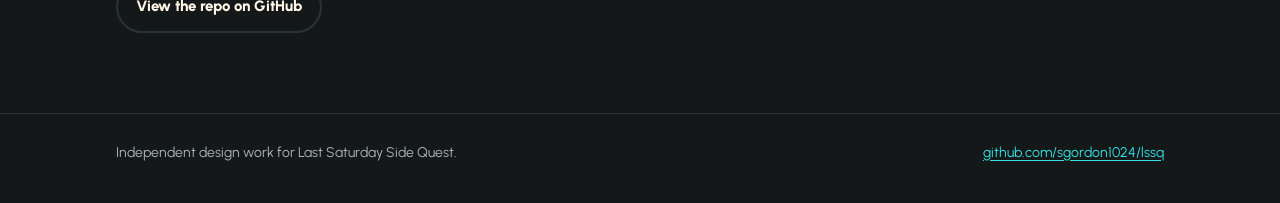
==== commit 6016573c: "Add the website plan deck Twelve slides on bringing the striped ribbon style to a new LSSQ site that" ====
--- a/index.html
+++ b/index.html
@@ -41,7 +41,7 @@
     </div>
     <div class="timeline-details">
       <div class="timeline-detail" id="detail-logo" aria-labelledby="stage-logo"><h3>One ribbon, every size.</h3><p>The striped ribbon was picked from six directions. The brand direction now sets its colors, type and patterns. Next, it gets refined and shown to Jake.</p><a href="brand/">See the brand direction <span aria-hidden="true">↗</span></a></div>
-      <div class="timeline-detail" id="detail-website" aria-labelledby="stage-website"><h3>Easy to keep up to date.</h3><p>A simpler way to update events and site content, with a preview before publishing. The editing approach will be explored after the logo.</p><span class="detail-note">Up next · Not started</span></div>
+      <div class="timeline-detail" id="detail-website" aria-labelledby="stage-website"><h3>Easy to keep up to date.</h3><p>A simpler way to update events and site content, with a preview before publishing. The plan is drafted and waiting on Steve.</p><a href="presentations/2026-11-13-website-plan/">See the website plan <span aria-hidden="true">↗</span></a></div>
       <div class="timeline-detail" id="detail-chat" aria-labelledby="stage-chat"><h3>Keep each event connected.</h3><p>A home for each event's group chat. First, compare existing services and find what fits the community.</p><span class="detail-note">Further ahead · Not started</span></div>
     </div>
   </section>
@@ -57,11 +57,11 @@
       </div>
       <div class="body">
         <p><span class="pill now">In review</span></p>
-        <h2 id="now-title">Brand direction</h2>
-        <p>The striped ribbon is the logo: LSSQ in one line of cyan, yellow and pink that never lifts off. The brand direction builds on it with colors, type, patterns and a few samples. The logo stays still most of the time and draws itself in for big moments.</p>
+        <h2 id="now-title">Website plan</h2>
+        <p>The striped ribbon is the logo, and the brand direction sets its colors, type and patterns. The website plan brings that style to a new LSSQ site that Jake can keep current himself, with a short form for each event and a preview before anything goes live.</p>
         <div class="actions">
-          <a class="btn primary" href="brand/">See the brand direction</a>
-          <a class="btn" href="presentations/2026-11-04-logo-marks/">See round 1</a>
+          <a class="btn primary" href="presentations/2026-11-13-website-plan/">See the website plan</a>
+          <a class="btn" href="brand/">See the brand direction</a>
         </div>
       </div>
     </div>
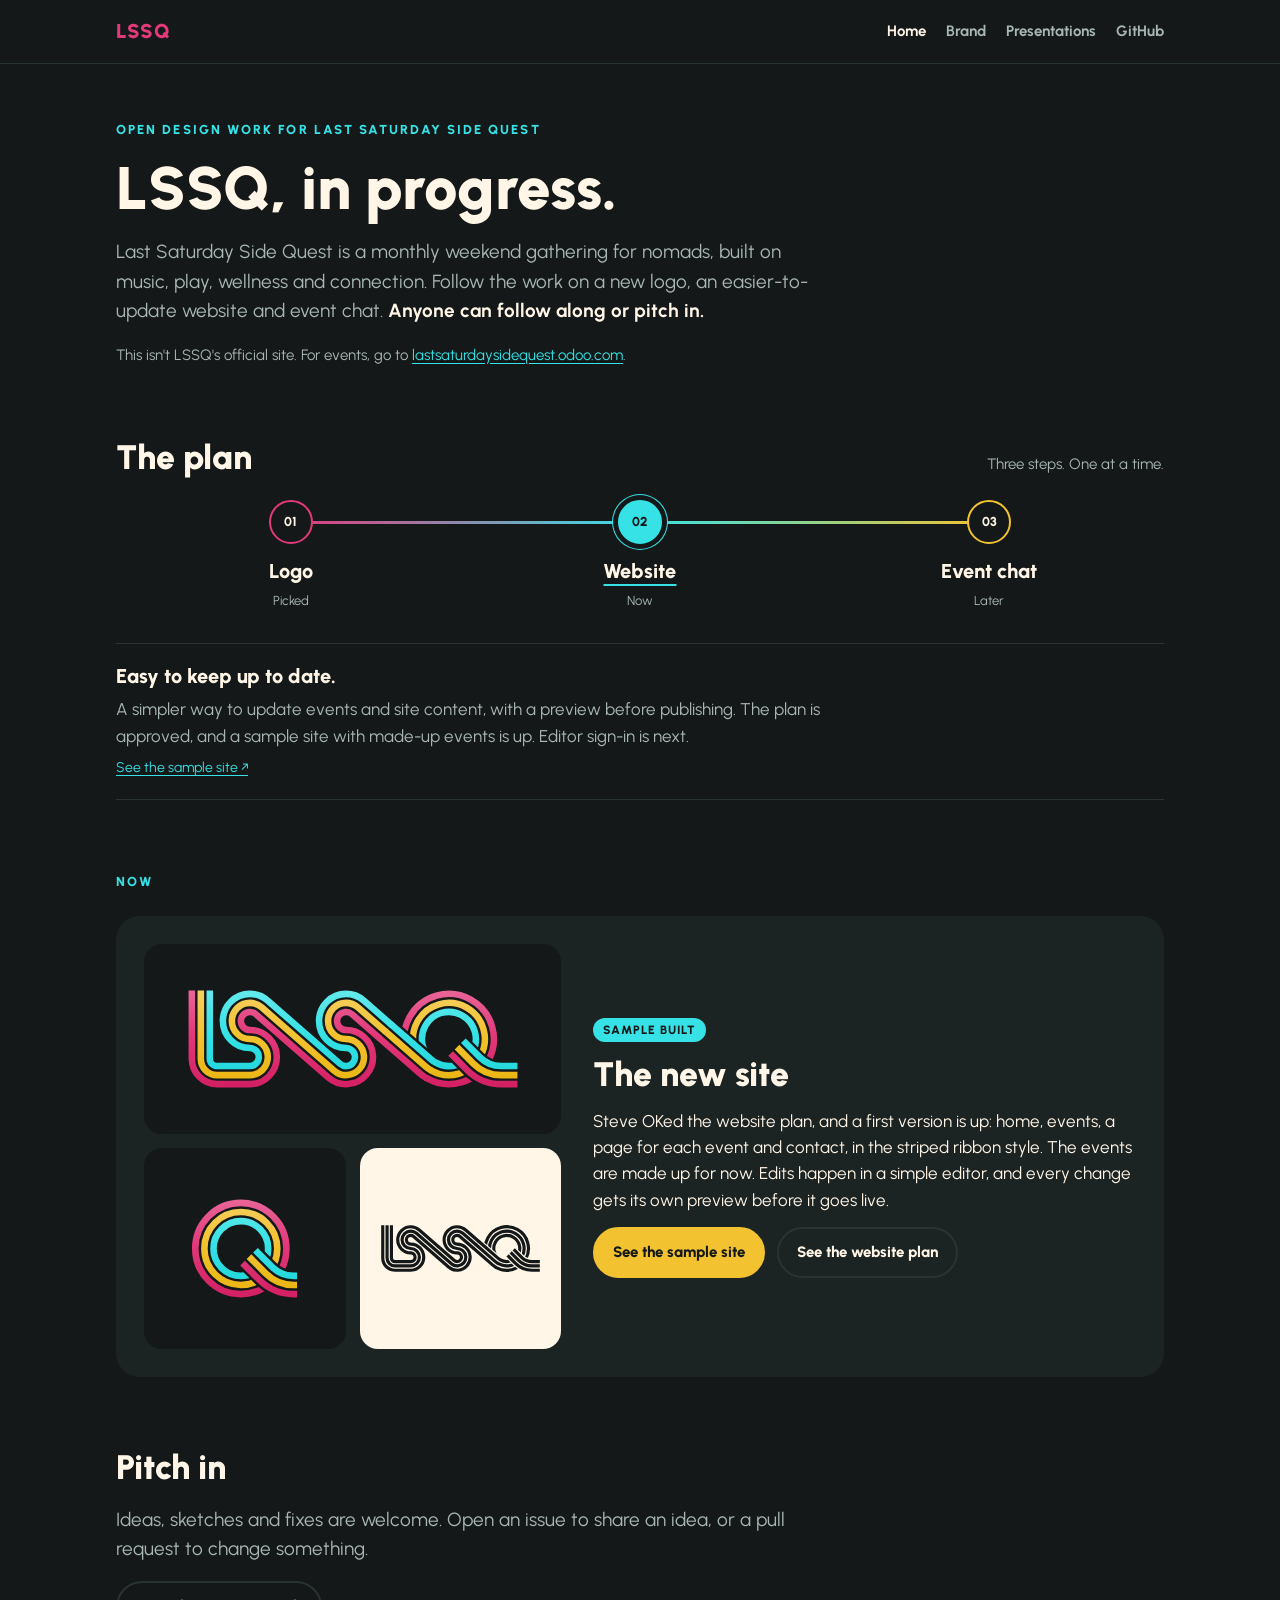
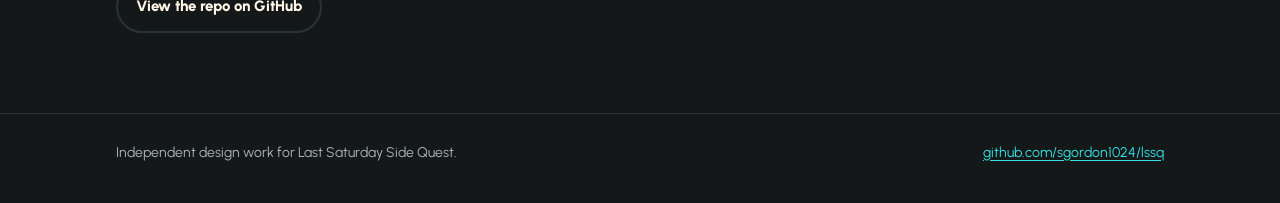
==== commit 8f81d48a: "Point the workshop at the new site Steve OKed the website plan on November 16. The plan deck's last " ====
--- a/index.html
+++ b/index.html
@@ -35,13 +35,13 @@
   <section class="timeline section" aria-labelledby="plan-title">
     <div class="timeline-heading"><h2 id="plan-title">The plan</h2><p class="note">Three steps. One at a time.</p></div>
     <div class="timeline-stops" aria-label="Project stages">
-      <button class="timeline-stop" id="stage-logo" type="button" aria-controls="detail-logo"><span class="stop-dot" aria-hidden="true">01</span><span class="stop-name">Logo</span><span class="stop-status">Now</span></button>
-      <button class="timeline-stop" id="stage-website" type="button" aria-controls="detail-website"><span class="stop-dot" aria-hidden="true">02</span><span class="stop-name">Website</span><span class="stop-status">Next</span></button>
+      <button class="timeline-stop" id="stage-logo" type="button" aria-controls="detail-logo"><span class="stop-dot" aria-hidden="true">01</span><span class="stop-name">Logo</span><span class="stop-status">Picked</span></button>
+      <button class="timeline-stop" id="stage-website" type="button" aria-controls="detail-website"><span class="stop-dot" aria-hidden="true">02</span><span class="stop-name">Website</span><span class="stop-status">Now</span></button>
       <button class="timeline-stop" id="stage-chat" type="button" aria-controls="detail-chat"><span class="stop-dot" aria-hidden="true">03</span><span class="stop-name">Event chat</span><span class="stop-status">Later</span></button>
     </div>
     <div class="timeline-details">
       <div class="timeline-detail" id="detail-logo" aria-labelledby="stage-logo"><h3>One ribbon, every size.</h3><p>The striped ribbon was picked from six directions. The brand direction now sets its colors, type and patterns. Next, it gets refined and shown to Jake.</p><a href="brand/">See the brand direction <span aria-hidden="true">↗</span></a></div>
-      <div class="timeline-detail" id="detail-website" aria-labelledby="stage-website"><h3>Easy to keep up to date.</h3><p>A simpler way to update events and site content, with a preview before publishing. The plan is drafted and waiting on Steve.</p><a href="presentations/2026-11-13-website-plan/">See the website plan <span aria-hidden="true">↗</span></a></div>
+      <div class="timeline-detail" id="detail-website" aria-labelledby="stage-website"><h3>Easy to keep up to date.</h3><p>A simpler way to update events and site content, with a preview before publishing. The plan is approved, and a sample site with made-up events is up. Editor sign-in is next.</p><a href="https://sgordon1024.github.io/lssq-site/">See the sample site <span aria-hidden="true">↗</span></a></div>
       <div class="timeline-detail" id="detail-chat" aria-labelledby="stage-chat"><h3>Keep each event connected.</h3><p>A home for each event's group chat. First, compare existing services and find what fits the community.</p><span class="detail-note">Further ahead · Not started</span></div>
     </div>
   </section>
@@ -56,12 +56,12 @@
         <span class="cream"><img src="brand/marks/f-stripes-mono.svg" alt=""></span>
       </div>
       <div class="body">
-        <p><span class="pill now">In review</span></p>
-        <h2 id="now-title">Website plan</h2>
-        <p>The striped ribbon is the logo, and the brand direction sets its colors, type and patterns. The website plan brings that style to a new LSSQ site that Jake can keep current himself, with a short form for each event and a preview before anything goes live.</p>
+        <p><span class="pill now">Sample built</span></p>
+        <h2 id="now-title">The new site</h2>
+        <p>Steve OKed the website plan, and a first version is up: home, events, a page for each event and contact, in the striped ribbon style. The events are made up for now. Edits happen in a simple editor, and every change gets its own preview before it goes live.</p>
         <div class="actions">
-          <a class="btn primary" href="presentations/2026-11-13-website-plan/">See the website plan</a>
-          <a class="btn" href="brand/">See the brand direction</a>
+          <a class="btn primary" href="https://sgordon1024.github.io/lssq-site/">See the sample site</a>
+          <a class="btn" href="presentations/2026-11-13-website-plan/">See the website plan</a>
         </div>
       </div>
     </div>
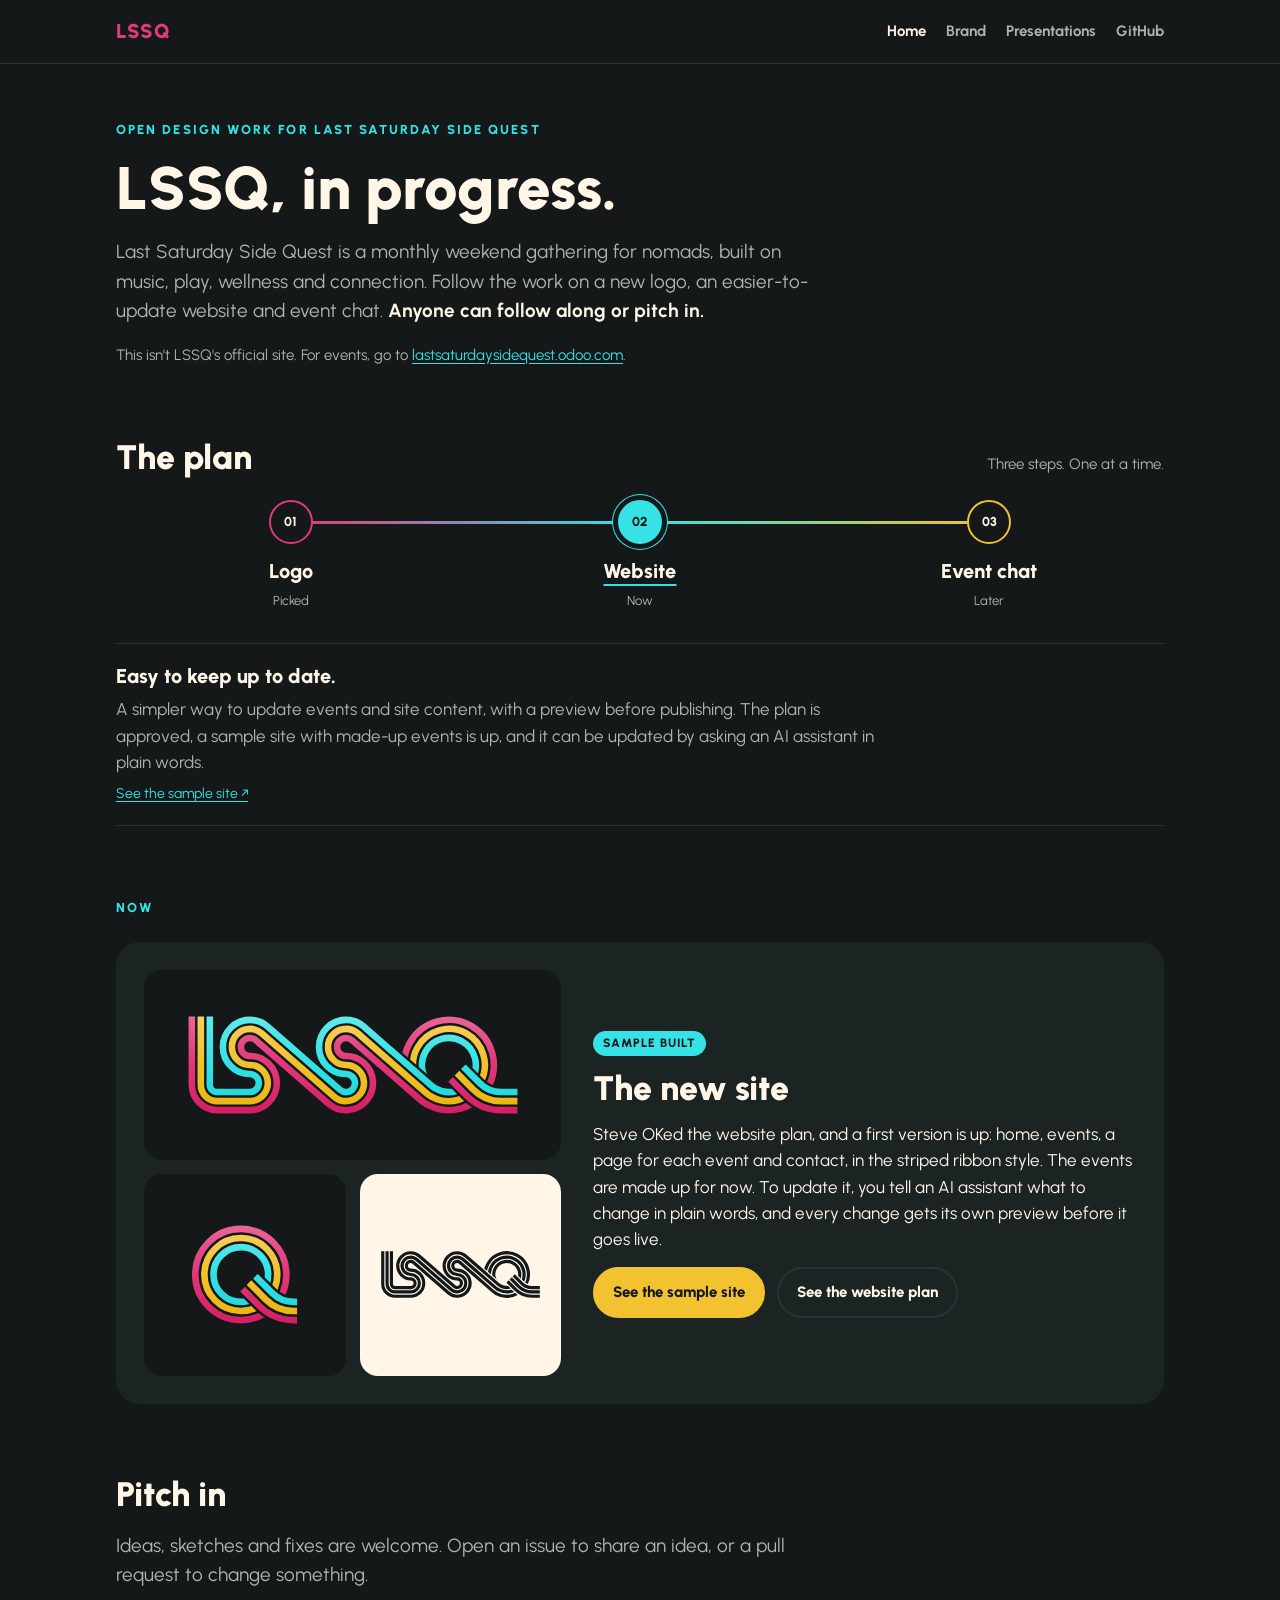
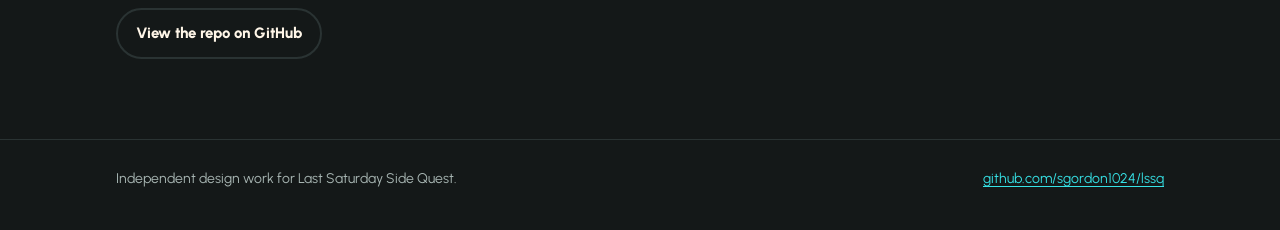
==== commit 9971fe4e: "Note the AI editing setup for Jake Co-Authored-By: Claude Opus 5.5 <noreply@anthropic.com>" ====
--- a/index.html
+++ b/index.html
@@ -41,7 +41,7 @@
     </div>
     <div class="timeline-details">
       <div class="timeline-detail" id="detail-logo" aria-labelledby="stage-logo"><h3>One ribbon, every size.</h3><p>The striped ribbon was picked from six directions. The brand direction now sets its colors, type and patterns. Next, it gets refined and shown to Jake.</p><a href="brand/">See the brand direction <span aria-hidden="true">↗</span></a></div>
-      <div class="timeline-detail" id="detail-website" aria-labelledby="stage-website"><h3>Easy to keep up to date.</h3><p>A simpler way to update events and site content, with a preview before publishing. The plan is approved, and a sample site with made-up events is up. Editor sign-in is next.</p><a href="https://sgordon1024.github.io/lssq-site/">See the sample site <span aria-hidden="true">↗</span></a></div>
+      <div class="timeline-detail" id="detail-website" aria-labelledby="stage-website"><h3>Easy to keep up to date.</h3><p>A simpler way to update events and site content, with a preview before publishing. The plan is approved, a sample site with made-up events is up, and it can be updated by asking an AI assistant in plain words.</p><a href="https://sgordon1024.github.io/lssq-site/">See the sample site <span aria-hidden="true">↗</span></a></div>
       <div class="timeline-detail" id="detail-chat" aria-labelledby="stage-chat"><h3>Keep each event connected.</h3><p>A home for each event's group chat. First, compare existing services and find what fits the community.</p><span class="detail-note">Further ahead · Not started</span></div>
     </div>
   </section>
@@ -58,7 +58,7 @@
       <div class="body">
         <p><span class="pill now">Sample built</span></p>
         <h2 id="now-title">The new site</h2>
-        <p>Steve OKed the website plan, and a first version is up: home, events, a page for each event and contact, in the striped ribbon style. The events are made up for now. Edits happen in a simple editor, and every change gets its own preview before it goes live.</p>
+        <p>Steve OKed the website plan, and a first version is up: home, events, a page for each event and contact, in the striped ribbon style. The events are made up for now. To update it, you tell an AI assistant what to change in plain words, and every change gets its own preview before it goes live.</p>
         <div class="actions">
           <a class="btn primary" href="https://sgordon1024.github.io/lssq-site/">See the sample site</a>
           <a class="btn" href="presentations/2026-11-13-website-plan/">See the website plan</a>
